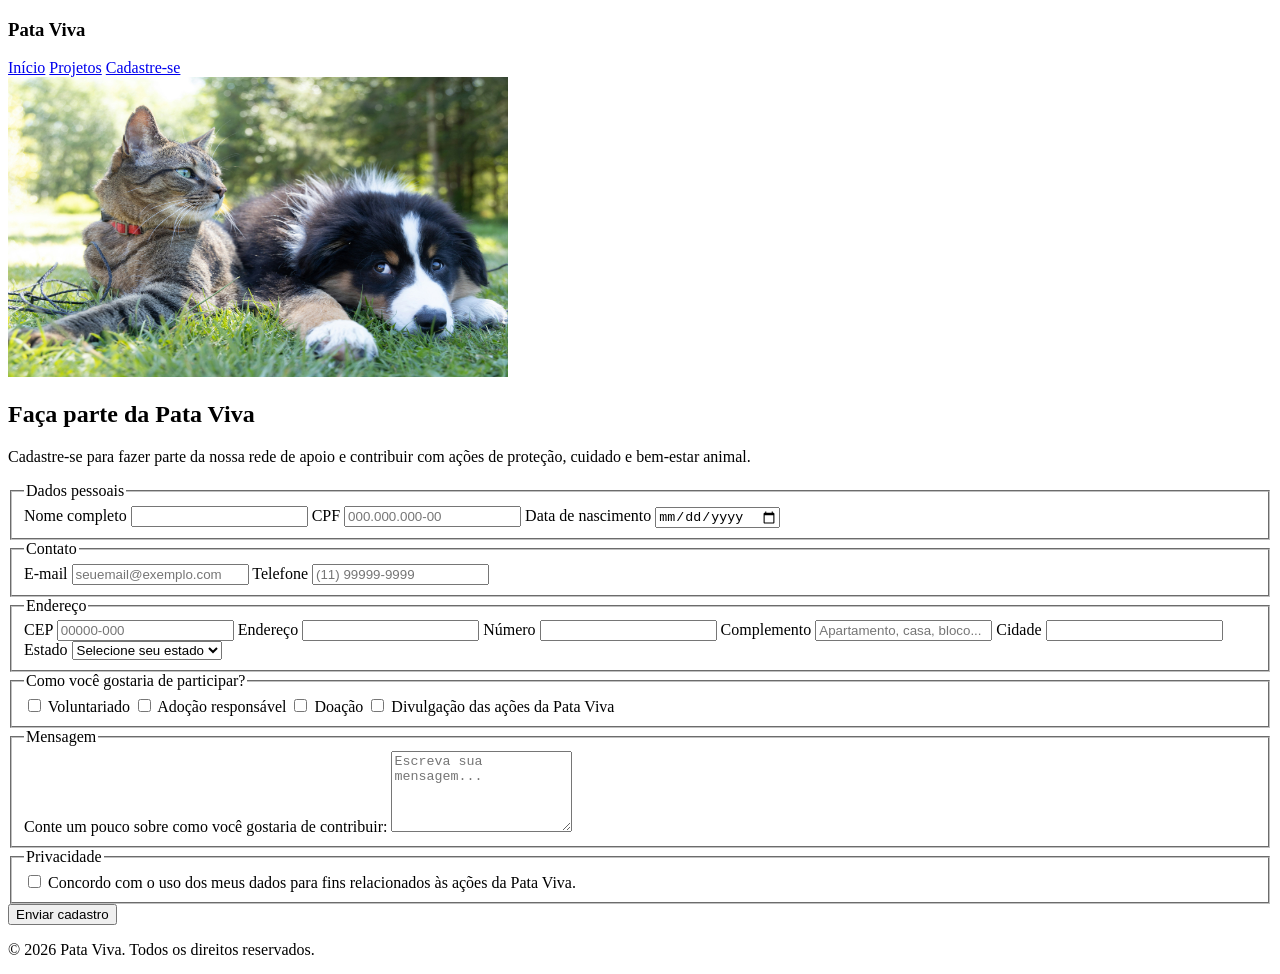
==== cadastro.html @ 0beaaa05 "chore: inicia base da segunda entrega" ====
<!doctype html>

<html lang="pt-br">
  <head>
    <meta charset="UTF-8" />
    <meta name="viewport" content="width=device-width, initial-scale=1.0" />
    <meta name="author" content="Matheus da Silva Fonseca" />
    <link rel="stylesheet" href="CSS/style.css" />
    <link rel="stylesheet" href="CSS/cadastro.css" />
    <title>Cadastro | Pata Viva</title>
  </head>
  <body>
    <header>
      <h3>Pata Viva</h3>

      <nav>
        <a href="index.html">Início</a>
        <a href="projetos.html">Projetos</a>
        <a href="cadastro.html">Cadastre-se</a>
      </nav>
    </header>

    <main>
      <section>
        <div>
          <img
            src="IMG/cao-e-gato.jpg"
            alt="Cão e gato juntos representando a proteção animal"
            width="500"
            height="300"
          />
        </div>

        <div>
          <h1>Faça parte da Pata Viva</h1>

          <p>
            Cadastre-se para fazer parte da nossa rede de apoio e contribuir com
            ações de proteção, cuidado e bem-estar animal.
          </p>
        </div>
      </section>

      <form>
        <fieldset>
          <legend>Dados pessoais</legend>

          <label for="nome">Nome completo</label>

          <input
            type="text"
            id="nome"
            name="nome"
            autocomplete="name"
            required
          />

          <label for="cpf">CPF</label>

          <input
            type="text"
            id="cpf"
            name="cpf"
            inputmode="numeric"
            maxlength="14"
            placeholder="000.000.000-00"
            required
          />

          <label for="nascimento">Data de nascimento</label>

          <input type="date" id="nascimento" name="nascimento" required />
        </fieldset>

        <fieldset>
          <legend>Contato</legend>

          <label for="email">E-mail</label>

          <input
            type="email"
            id="email"
            name="email"
            autocomplete="email"
            placeholder="seuemail@exemplo.com"
            required
          />

          <label for="telefone">Telefone</label>

          <input
            type="tel"
            id="telefone"
            name="telefone"
            autocomplete="tel"
            inputmode="numeric"
            placeholder="(11) 99999-9999"
            maxlength="15"
            required
          />
        </fieldset>

        <fieldset>
          <legend>Endereço</legend>

          <label for="cep">CEP</label>

          <input
            type="text"
            id="cep"
            name="cep"
            inputmode="numeric"
            placeholder="00000-000"
            maxlength="9"
            autocomplete="postal-code"
            required
          />

          <label for="endereco">Endereço</label>

          <input
            type="text"
            id="endereco"
            name="endereco"
            autocomplete="street-address"
            required
          />

          <label for="numero">Número</label>

          <input
            type="text"
            id="numero"
            name="numero"
            inputmode="numeric"
            required
          />

          <label for="complemento">Complemento</label>

          <input
            type="text"
            id="complemento"
            name="complemento"
            placeholder="Apartamento, casa, bloco..."
          />

          <label for="cidade">Cidade</label>

          <input
            type="text"
            id="cidade"
            name="cidade"
            autocomplete="address-level2"
            required
          />

          <label for="estado">Estado</label>

          <select
            id="estado"
            name="estado"
            autocomplete="address-level1"
            required
          >
            <option value="">Selecione seu estado</option>
            <option value="AC">Acre</option>
            <option value="AL">Alagoas</option>
            <option value="AP">Amapá</option>
            <option value="AM">Amazonas</option>
            <option value="BA">Bahia</option>
            <option value="CE">Ceará</option>
            <option value="DF">Distrito Federal</option>
            <option value="ES">Espírito Santo</option>
            <option value="GO">Goiás</option>
            <option value="MA">Maranhão</option>
            <option value="MT">Mato Grosso</option>
            <option value="MS">Mato Grosso do Sul</option>
            <option value="MG">Minas Gerais</option>
            <option value="PA">Pará</option>
            <option value="PB">Paraíba</option>
            <option value="PR">Paraná</option>
            <option value="PE">Pernambuco</option>
            <option value="PI">Piauí</option>
            <option value="RJ">Rio de Janeiro</option>
            <option value="RN">Rio Grande do Norte</option>
            <option value="RS">Rio Grande do Sul</option>
            <option value="RO">Rondônia</option>
            <option value="RR">Roraima</option>
            <option value="SC">Santa Catarina</option>
            <option value="SP">São Paulo</option>
            <option value="SE">Sergipe</option>
            <option value="TO">Tocantins</option>
          </select>
        </fieldset>

        <fieldset>
          <legend>Como você gostaria de participar?</legend>

          <label class="checkbox">
            <input type="checkbox" name="interesse" value="voluntariado" />
            Voluntariado
          </label>

          <label class="checkbox">
            <input type="checkbox" name="interesse" value="adocao" />
            Adoção responsável
          </label>

          <label class="checkbox">
            <input type="checkbox" name="interesse" value="doacao" />
            Doação
          </label>

          <label class="checkbox">
            <input type="checkbox" name="interesse" value="divulgacao" />
            Divulgação das ações da Pata Viva
          </label>
        </fieldset>

        <fieldset>
          <legend>Mensagem</legend>

          <label for="mensagem">
            Conte um pouco sobre como você gostaria de contribuir:
          </label>

          <textarea
            id="mensagem"
            name="mensagem"
            rows="5"
            placeholder="Escreva sua mensagem..."
          ></textarea>
        </fieldset>

        <fieldset>
          <legend>Privacidade</legend>

          <label class="checkbox">
            <input
              type="checkbox"
              id="privacidade"
              name="privacidade"
              required
            />
            Concordo com o uso dos meus dados para fins relacionados às ações da
            Pata Viva.
          </label>
        </fieldset>

        <button type="submit">Enviar cadastro</button>
      </form>
    </main>

    <footer>
      <p>&copy; 2026 Pata Viva. Todos os direitos reservados.</p>
    </footer>

    <script src="JS/main.js"></script>
  </body>
</html>
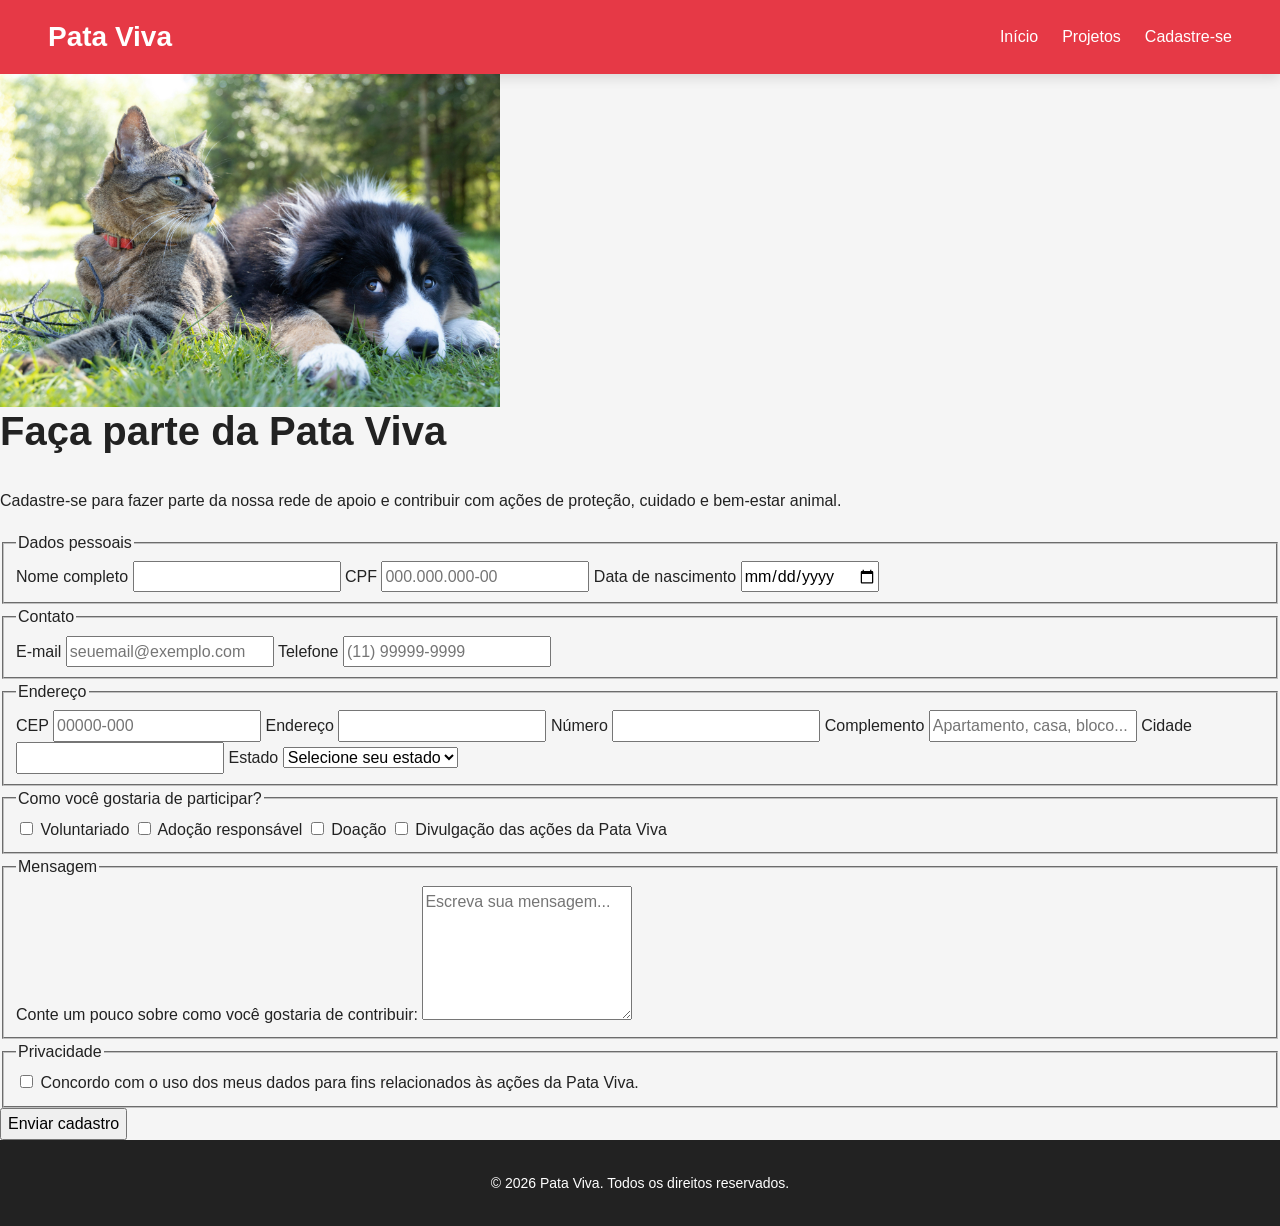
==== commit 0e19d081: "feat: padroniza header e footer das páginas" ====
--- a/cadastro.html
+++ b/cadastro.html
@@ -5,8 +5,8 @@
     <meta charset="UTF-8" />
     <meta name="viewport" content="width=device-width, initial-scale=1.0" />
     <meta name="author" content="Matheus da Silva Fonseca" />
-    <link rel="stylesheet" href="CSS/style.css" />
-    <link rel="stylesheet" href="CSS/cadastro.css" />
+    <link rel="stylesheet" href="CSS/variables.css" />
+    <link rel="stylesheet" href="CSS/header-footer.css" />
     <title>Cadastro | Pata Viva</title>
   </head>
   <body>
--- a/CSS/variables.css
+++ b/CSS/variables.css
@@ -0,0 +1,195 @@
+
+:root {
+    /* ========================================
+       1. IDENTIDADE VISUAL — CORES
+    ======================================== */
+
+    --color-primary: #E63946;
+    --color-secondary: #FFB703;
+    --color-accent: #FF5A1F;
+    --color-blue: #3A86FF;
+
+    --color-white: #FFFFFF;
+    --color-background: #F5F5F5;
+    --color-surface: #FFFFFF;
+    --color-text: #222222;
+    --color-text-muted: #666666;
+    --color-border: #D1D5DB;
+
+    /* Cores de feedback */
+    --color-success: #16803D;
+    --color-warning: #B45309;
+    --color-danger: #B91C1C;
+    --color-info: #1D4ED8;
+
+
+    /* ========================================
+       2. TIPOGRAFIA — TAMANHOS
+    ======================================== */
+
+    --font-size-title: 2.5rem;
+    --font-size-subtitle: 1.75rem;
+    --font-size-large: 1.25rem;
+    --font-size-medium: 1rem;
+    --font-size-small: 0.875rem;
+
+    /* Pesos das fontes */
+    --font-weight-regular: 400;
+    --font-weight-medium: 500;
+    --font-weight-semibold: 600;
+    --font-weight-bold: 700;
+
+
+    /* ========================================
+       3. ESTILOS DE FONTE
+    ======================================== */
+
+    --font-title: "Poppins", sans-serif;
+    --font-text: "Inter", sans-serif;
+
+    --line-height-title: 1.2;
+    --line-height-text: 1.6;
+
+
+    /* ========================================
+       4. ESPAÇAMENTOS
+    ======================================== */
+
+    --spacing-small: 8px;
+    --spacing-medium: 16px;
+    --spacing-24: 24px;
+    --spacing-large: 32px;
+    --spacing-48: 48px;
+    --spacing-section: 64px;
+
+
+    /* ========================================
+       5. RAIOS DE BORDA
+    ======================================== */
+
+    --radius-small: 4px;
+    --radius-medium: 12px;
+    --radius-large: 24px;
+    --radius-pill: 999px;
+
+
+    /* ========================================
+       6. TAMANHOS DE IMAGEM
+    ======================================== */
+
+    --image-small: 120px;
+    --image-medium: 320px;
+    --image-large: 640px;
+
+
+    /* ========================================
+       7. GRID E CONTAINER
+    ======================================== */
+
+    --grid-columns: 12;
+    --grid-gap: 24px;
+
+    --container-max-width: 1200px;
+    --container-padding: 24px;
+
+
+    /* ========================================
+       8. SOMBRAS
+    ======================================== */
+
+    --shadow-small: 0 2px 6px rgb(0 0 0 / 10%);
+    --shadow-medium: 0 4px 12px rgb(0 0 0 / 12%);
+    --shadow-large: 0 8px 24px rgb(0 0 0 / 16%);
+
+
+    /* ========================================
+       9. TRANSIÇÕES
+    ======================================== */
+
+    --transition-fast: 150ms ease;
+    --transition-normal: 250ms ease;
+}
+
+
+/* ============================================
+   CONFIGURAÇÕES GLOBAIS
+============================================ */
+
+*,
+*::before,
+*::after {
+    box-sizing: border-box;
+}
+
+html {
+    font-size: 100%;
+    scroll-behavior: smooth;
+}
+
+body {
+    margin: 0;
+    font-family: var(--font-text);
+    font-size: var(--font-size-medium);
+    font-weight: var(--font-weight-regular);
+    line-height: var(--line-height-text);
+    color: var(--color-text);
+    background-color: var(--color-background);
+}
+
+h1,
+h2,
+h3,
+h4,
+h5,
+h6 {
+    margin-top: 0;
+    font-family: var(--font-title);
+    font-weight: var(--font-weight-bold);
+    line-height: var(--line-height-title);
+}
+
+h1 {
+    font-size: var(--font-size-title);
+}
+
+h2 {
+    font-size: var(--font-size-subtitle);
+}
+
+p {
+    margin-top: 0;
+}
+
+img {
+    display: block;
+    max-width: 100%;
+    height: auto;
+}
+
+button,
+input,
+select,
+textarea {
+    font: inherit;
+}
+
+button {
+    cursor: pointer;
+}
+
+button:disabled {
+    cursor: not-allowed;
+    opacity: 0.6;
+}
+
+a {
+    color: inherit;
+}
+
+.container {
+    width: min(
+        calc(100% - 2 * var(--container-padding)),
+        var(--container-max-width)
+    );
+    margin-inline: auto;
+}
--- a/CSS/header-footer.css
+++ b/CSS/header-footer.css
@@ -0,0 +1,172 @@
+
+/* ========================================
+   1. CABEÇALHO — HEADER
+======================================== */
+
+header {
+    display: flex;
+    align-items: center;
+    justify-content: space-between;
+    gap: var(--spacing-medium);
+
+    padding: var(--spacing-medium) var(--spacing-48);
+
+    background-color: var(--color-primary);
+    color: var(--color-white);
+
+    box-shadow: var(--shadow-medium);
+}
+
+/* Nome da ONG */
+
+header h3 {
+    margin: 0;
+
+    font-family: var(--font-title);
+    font-size: var(--font-size-subtitle);
+    font-weight: var(--font-weight-bold);
+    line-height: var(--line-height-title);
+
+    white-space: nowrap;
+}
+
+/* ========================================
+   2. NAVEGAÇÃO
+======================================== */
+
+header nav {
+    display: flex;
+    align-items: center;
+    justify-content: flex-end;
+    flex-wrap: wrap;
+    gap: var(--spacing-24);
+}
+
+header nav a {
+    position: relative;
+
+    padding: var(--spacing-small) 0;
+
+    color: var(--color-white);
+    font-family: var(--font-text);
+    font-size: var(--font-size-medium);
+    font-weight: var(--font-weight-medium);
+
+    text-decoration: none;
+
+    transition:
+        color var(--transition-normal),
+        opacity var(--transition-normal);
+}
+
+/* Linha decorativa ao passar o mouse */
+
+header nav a::after {
+    position: absolute;
+    right: 0;
+    bottom: 0;
+    left: 0;
+
+    height: 2px;
+
+    background-color: var(--color-secondary);
+
+    content: "";
+    transform: scaleX(0);
+    transform-origin: left;
+
+    transition: transform var(--transition-normal);
+}
+
+header nav a:hover {
+    color: var(--color-secondary);
+}
+
+header nav a:hover::after {
+    transform: scaleX(1);
+}
+
+/* Acessibilidade: navegação pelo teclado */
+
+header nav a:focus-visible {
+    outline: 2px solid var(--color-secondary);
+    outline-offset: 5px;
+    border-radius: var(--radius-small);
+}
+
+/* ========================================
+   3. RODAPÉ — FOOTER
+======================================== */
+
+footer {
+    display: flex;
+    align-items: center;
+    justify-content: center;
+
+    padding: var(--spacing-large) var(--container-padding);
+
+    background-color: var(--color-text);
+    color: var(--color-white);
+
+    text-align: center;
+}
+
+footer p {
+    max-width: var(--container-max-width);
+    margin: 0;
+
+    font-family: var(--font-text);
+    font-size: var(--font-size-small);
+    font-weight: var(--font-weight-regular);
+    line-height: var(--line-height-text);
+}
+
+/* ========================================
+   4. RESPONSIVIDADE
+======================================== */
+
+@media (max-width: 768px) {
+    header {
+        flex-direction: column;
+        justify-content: center;
+        gap: var(--spacing-medium);
+
+        padding: var(--spacing-24);
+    }
+
+    header h3 {
+        font-size: var(--font-size-large);
+        text-align: center;
+    }
+
+    header nav {
+        justify-content: center;
+        gap: var(--spacing-medium);
+    }
+
+    footer {
+        padding: var(--spacing-24) var(--spacing-medium);
+    }
+}
+
+@media (max-width: 400px) {
+    header nav {
+        column-gap: var(--spacing-medium);
+        row-gap: var(--spacing-small);
+    }
+
+    header nav a {
+        font-size: var(--font-size-small);
+    }
+}
+
+/* ========================================
+   5. MOVIMENTO REDUZIDO
+======================================== */
+
+@media (prefers-reduced-motion: reduce) {
+    header nav a,
+    header nav a::after {
+        transition: none;
+    }
+}
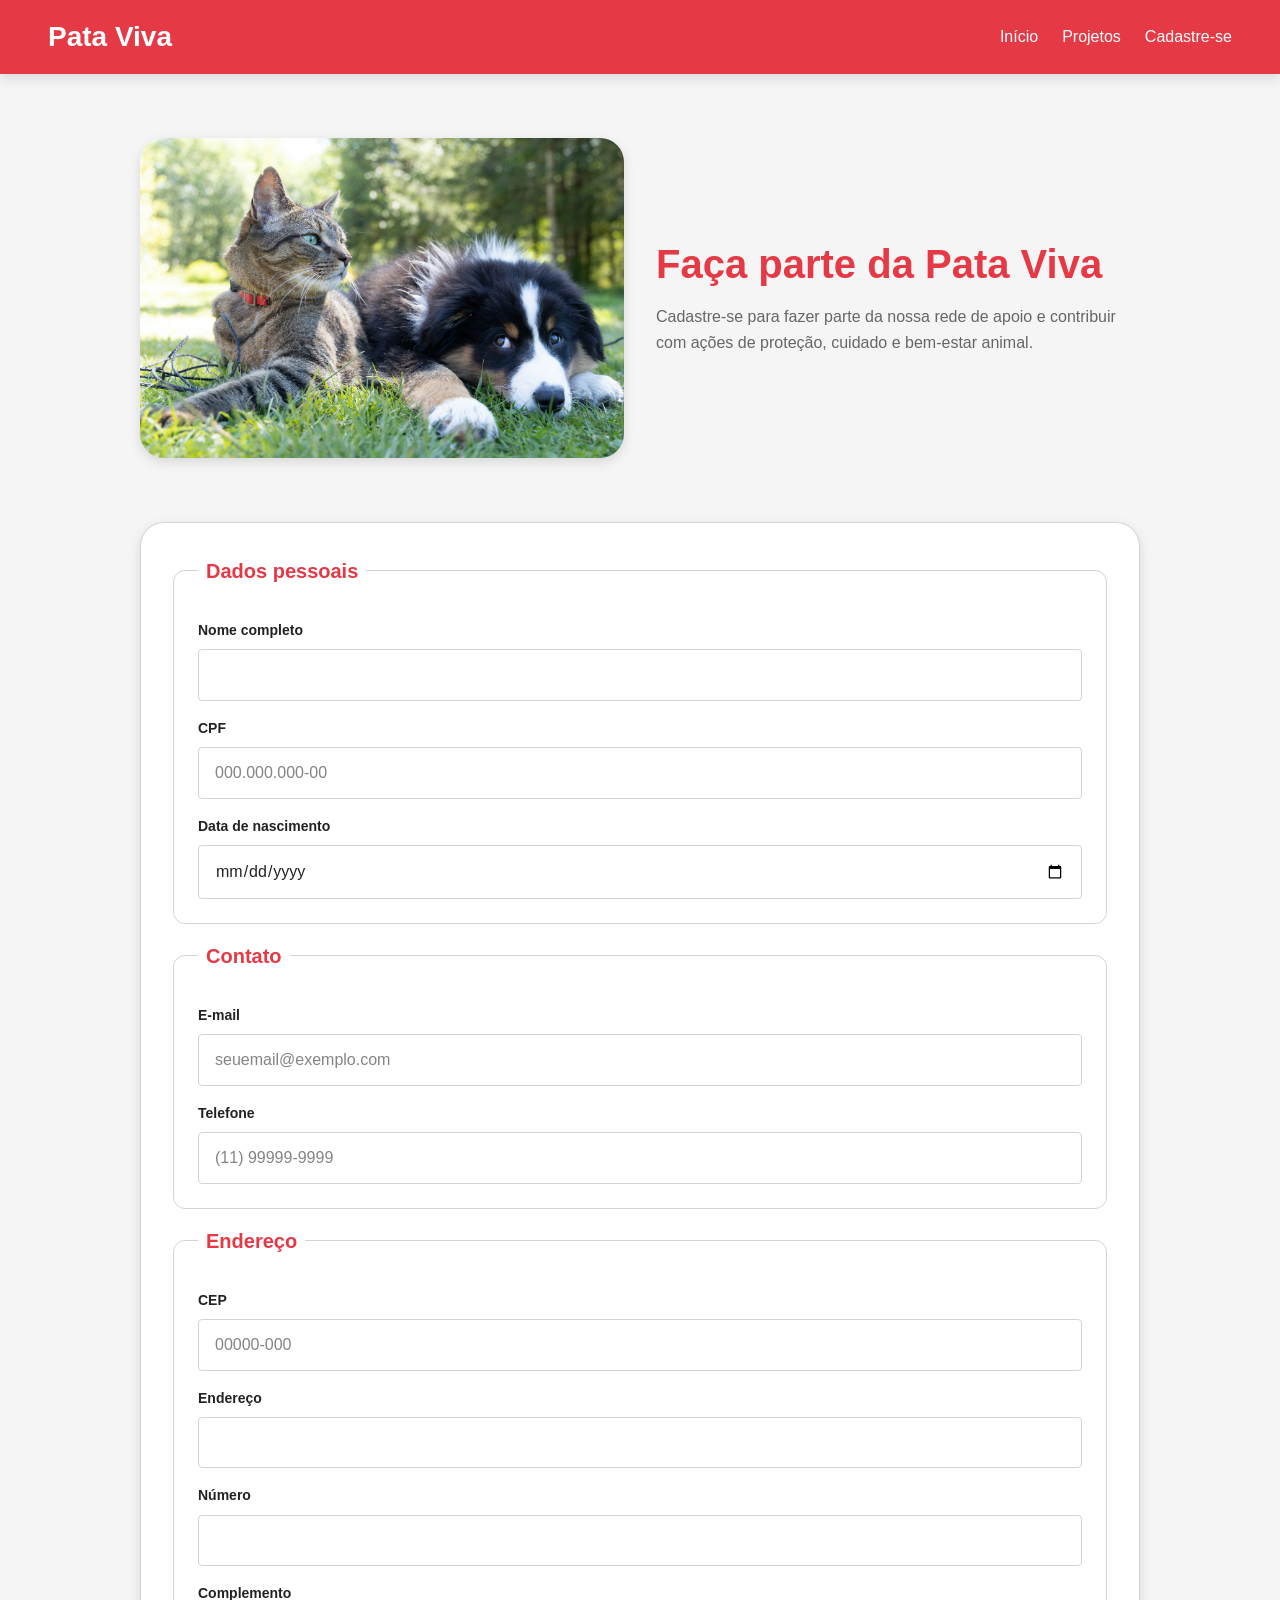
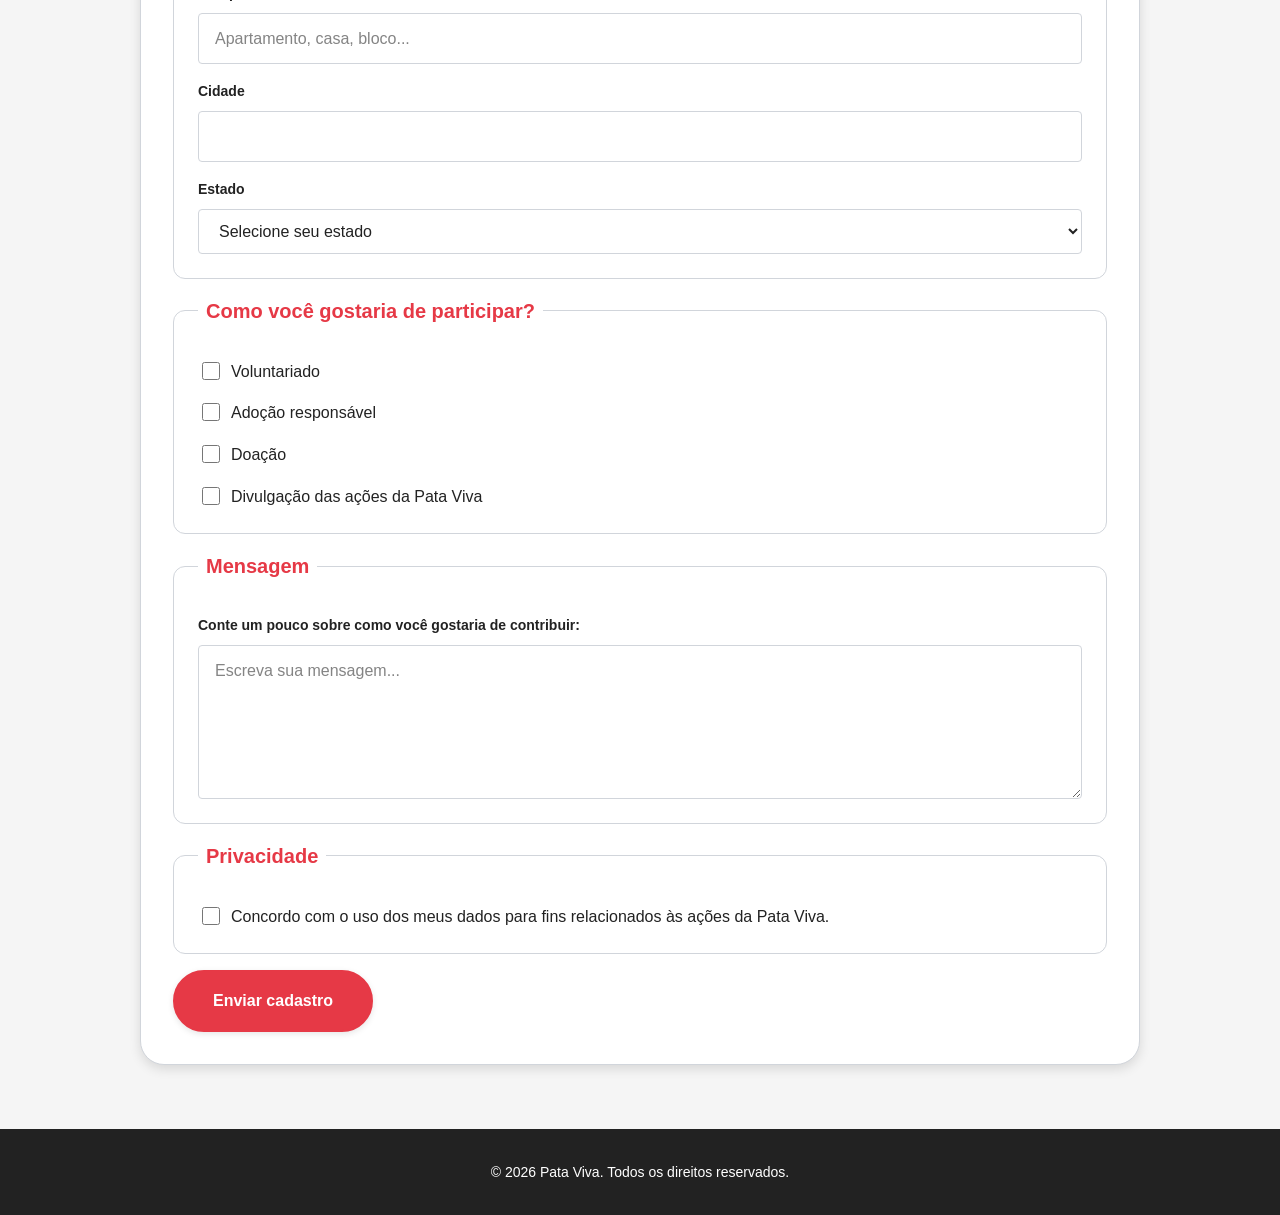
==== commit a9cf3ced: "style: estiliza a página de cadastro e ajusta arquivos HTML" ====
--- a/cadastro.html
+++ b/cadastro.html
@@ -7,6 +7,7 @@
     <meta name="author" content="Matheus da Silva Fonseca" />
     <link rel="stylesheet" href="CSS/variables.css" />
     <link rel="stylesheet" href="CSS/header-footer.css" />
+    <link rel="stylesheet" href="CSS/cadastro.css" />
     <title>Cadastro | Pata Viva</title>
   </head>
   <body>
--- a/CSS/cadastro.css
+++ b/CSS/cadastro.css
@@ -0,0 +1,340 @@
+
+/* ========================================
+   1. ESTRUTURA DA PÁGINA
+======================================== */
+
+main {
+    width: min(
+        calc(100% - 2 * var(--container-padding)),
+        1000px
+    );
+
+    margin: var(--spacing-section) auto;
+}
+
+/* ========================================
+   2. APRESENTAÇÃO: IMAGEM + INTRODUÇÃO
+======================================== */
+
+main > section:first-child {
+    display: grid;
+    grid-template-columns: minmax(0, 1fr) minmax(0, 1fr);
+    align-items: center;
+    gap: var(--spacing-large);
+
+    margin-bottom: var(--spacing-section);
+}
+
+main > section:first-child > div:first-child {
+    overflow: hidden;
+    border-radius: var(--radius-large);
+    box-shadow: var(--shadow-medium);
+}
+
+main > section:first-child img {
+    width: 100%;
+    height: 320px;
+    object-fit: cover;
+    object-position: center;
+
+    transition: transform var(--transition-normal);
+}
+
+main > section:first-child img:hover {
+    transform: scale(1.03);
+}
+
+main > section:first-child h1 {
+    margin-bottom: var(--spacing-medium);
+
+    color: var(--color-primary);
+    font-family: var(--font-title);
+    font-size: var(--font-size-title);
+    line-height: var(--line-height-title);
+}
+
+main > section:first-child p {
+    margin: 0;
+
+    color: var(--color-text-muted);
+    font-size: var(--font-size-medium);
+    line-height: var(--line-height-text);
+}
+
+/* ========================================
+   3. FORMULÁRIO
+======================================== */
+
+form {
+    display: grid;
+    grid-template-columns: minmax(0, 1fr);
+    gap: var(--spacing-medium);
+
+    padding: var(--spacing-large);
+
+    background-color: var(--color-surface);
+    border: 1px solid var(--color-border);
+    border-radius: var(--radius-large);
+    box-shadow: var(--shadow-medium);
+}
+
+/* ========================================
+   4. SEÇÕES DO FORMULÁRIO
+======================================== */
+
+form fieldset {
+    display: flex;
+    flex-direction: column;
+    gap: var(--spacing-small);
+
+    min-width: 0;
+    margin: 0;
+    padding: var(--spacing-24);
+
+    border: 1px solid var(--color-border);
+    border-radius: var(--radius-medium);
+
+    transition:
+        border-color var(--transition-normal),
+        box-shadow var(--transition-normal);
+}
+
+form fieldset:focus-within {
+    border-color: var(--color-blue);
+    box-shadow: 0 0 0 3px rgb(58 134 255 / 12%);
+}
+
+form legend {
+    padding: 0 var(--spacing-small);
+
+    color: var(--color-primary);
+    font-family: var(--font-title);
+    font-size: var(--font-size-large);
+    font-weight: var(--font-weight-semibold);
+}
+
+/* ========================================
+   5. LABELS
+======================================== */
+
+form label {
+    margin-top: var(--spacing-small);
+
+    color: var(--color-text);
+    font-size: var(--font-size-small);
+    font-weight: var(--font-weight-semibold);
+}
+
+/* ========================================
+   6. CAMPOS DE ENTRADA
+======================================== */
+
+form input:not([type="checkbox"]),
+form select,
+form textarea {
+    width: 100%;
+    min-width: 0;
+    padding: 12px var(--spacing-medium);
+
+    color: var(--color-text);
+    background-color: var(--color-white);
+
+    border: 1px solid var(--color-border);
+    border-radius: var(--radius-small);
+
+    font-family: var(--font-text);
+    font-size: var(--font-size-medium);
+
+    transition:
+        border-color var(--transition-normal),
+        box-shadow var(--transition-normal),
+        background-color var(--transition-normal);
+}
+
+form textarea {
+    min-height: 130px;
+    resize: vertical;
+}
+
+form input::placeholder,
+form textarea::placeholder {
+    color: var(--color-text-muted);
+    opacity: 0.8;
+}
+
+/* Foco: campo que está sendo preenchido */
+
+form input:not([type="checkbox"]):focus,
+form select:focus,
+form textarea:focus {
+    outline: none;
+    border-color: var(--color-blue);
+    box-shadow: 0 0 0 3px rgb(58 134 255 / 15%);
+}
+
+/* ========================================
+   7. VALIDAÇÃO VISUAL NATIVA
+======================================== */
+
+/* Campo válido depois de receber foco */
+
+form input:not([type="checkbox"]):focus:valid,
+form select:focus:valid,
+form textarea:focus:valid {
+    border-color: var(--color-success);
+    background-color: #F0FDF4;
+}
+
+/* Campo inválido enquanto recebe foco */
+
+form input:not([type="checkbox"]):focus:invalid,
+form select:focus:invalid,
+form textarea:focus:invalid {
+    border-color: var(--color-danger);
+    background-color: #FEF2F2;
+    box-shadow: 0 0 0 3px rgb(185 28 28 / 10%);
+}
+
+/* Depois que a pessoa interage com um campo inválido.
+   Navegadores sem :user-invalid simplesmente ignoram esta regra. */
+
+form input:not([type="checkbox"]):user-invalid,
+form select:user-invalid,
+form textarea:user-invalid {
+    border-color: var(--color-danger);
+    background-color: #FEF2F2;
+}
+
+/* ========================================
+   8. CHECKBOXES
+======================================== */
+
+form label.checkbox {
+    display: flex;
+    align-items: flex-start;
+    gap: var(--spacing-small);
+
+    margin-top: var(--spacing-small);
+
+    font-size: var(--font-size-medium);
+    font-weight: var(--font-weight-regular);
+    line-height: var(--line-height-text);
+
+    cursor: pointer;
+}
+
+form input[type="checkbox"] {
+    flex-shrink: 0;
+    width: 18px;
+    height: 18px;
+    margin-top: 3px;
+
+    accent-color: var(--color-primary);
+    cursor: pointer;
+}
+
+form input[type="checkbox"]:focus-visible {
+    outline: 2px solid var(--color-blue);
+    outline-offset: 3px;
+}
+
+/* ========================================
+   9. BOTÃO DE ENVIO
+======================================== */
+
+form button[type="submit"] {
+    justify-self: start;
+
+    min-width: 200px;
+    padding: var(--spacing-medium) var(--spacing-large);
+
+    color: var(--color-white);
+    background-color: var(--color-primary);
+
+    border: 2px solid var(--color-primary);
+    border-radius: var(--radius-pill);
+
+    font-family: var(--font-title);
+    font-size: var(--font-size-medium);
+    font-weight: var(--font-weight-semibold);
+
+    box-shadow: var(--shadow-small);
+
+    transition:
+        background-color var(--transition-normal),
+        border-color var(--transition-normal),
+        box-shadow var(--transition-normal),
+        transform var(--transition-fast);
+}
+
+form button[type="submit"]:hover {
+    background-color: #C92F3B;
+    border-color: #C92F3B;
+
+    box-shadow: var(--shadow-medium);
+    transform: translateY(-2px);
+}
+
+form button[type="submit"]:active {
+    transform: translateY(0);
+    box-shadow: none;
+}
+
+form button[type="submit"]:focus-visible {
+    outline: 3px solid var(--color-blue);
+    outline-offset: 4px;
+}
+
+/* ========================================
+   10. RESPONSIVIDADE
+======================================== */
+
+@media (max-width: 700px) {
+    main {
+        width: calc(100% - 32px);
+        margin: var(--spacing-large) auto;
+    }
+
+    main > section:first-child {
+        grid-template-columns: minmax(0, 1fr);
+        gap: var(--spacing-medium);
+        margin-bottom: var(--spacing-large);
+    }
+
+    main > section:first-child img {
+        height: 240px;
+    }
+
+    main > section:first-child h1 {
+        font-size: var(--font-size-subtitle);
+    }
+
+    form {
+        padding: var(--spacing-medium);
+        border-radius: var(--radius-medium);
+    }
+
+    form fieldset {
+        padding: var(--spacing-medium);
+    }
+
+    form button[type="submit"] {
+        justify-self: stretch;
+        width: 100%;
+    }
+}
+
+/* ========================================
+   11. PREFERÊNCIA POR MENOS ANIMAÇÕES
+======================================== */
+
+@media (prefers-reduced-motion: reduce) {
+    main > section:first-child img,
+    form fieldset,
+    form input,
+    form select,
+    form textarea,
+    form button[type="submit"] {
+        transition: none;
+    }
+}
